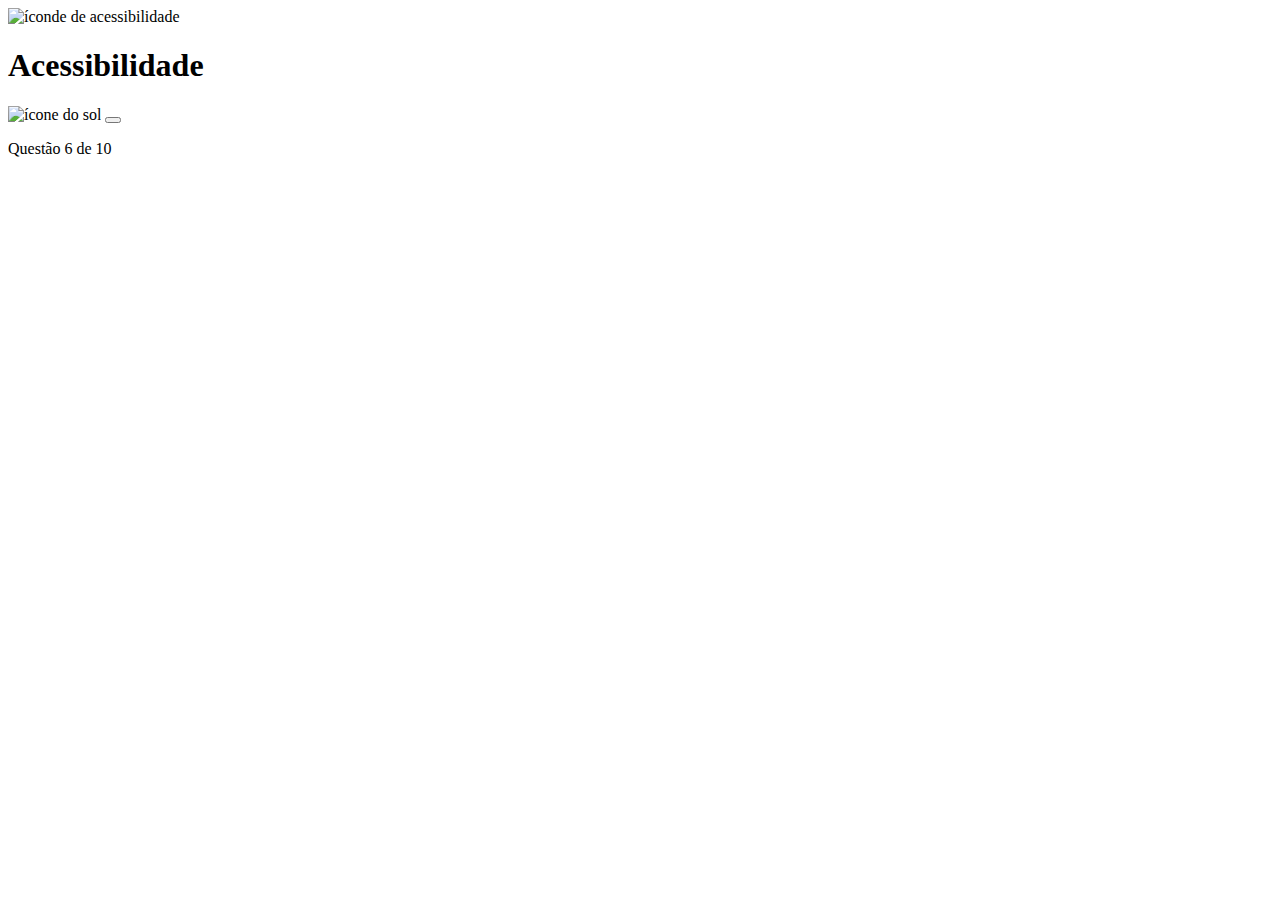
==== quiz.html @ 9ee0e88b "quiz. html" ====
<!DOCTYPE html>
<html lang="en">
<head>
    <meta charset="UTF-8">
    <meta name="viewport" content="width=device-width, initial-scale=1.0">
    <title>Quizz App</title>
</head>
<body>


    <header>
        <div class="assunto">
            <div class="assunto_icone">
                <img src="../../assets/images/icon-accessibility.svg" alt="íconde de acessibilidade">
            </div>

            <h1>Acessibilidade</h1>
        </div>

        <div class="tema">
            <img src="../../assets/images/icon-sun-dark.svg" alt="ícone do sol">
            <button>
                <div></div>
            </button>
            <img src="../../assets/images/icon-moon-dark.svg" alt="">
        </div>
    </header>

    <main>
        <section class="pergunta">
            <p>Questão 6 de 10</p>

            <h2></h2>
        </section>
    </main>

</body>
</html>
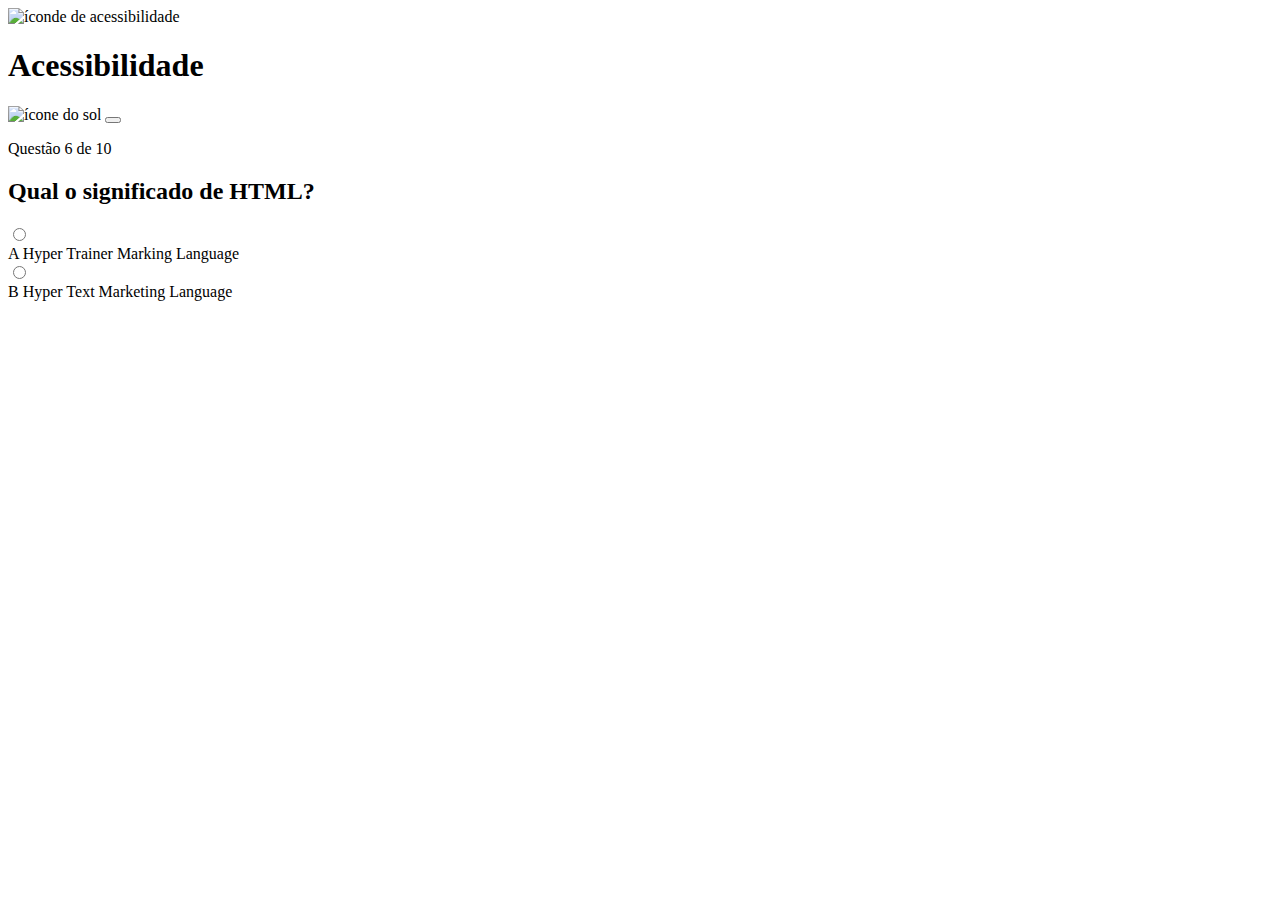
==== commit 6f2afadd: "quiz.html 2" ====
--- a/quiz.html
+++ b/quiz.html
@@ -30,7 +30,37 @@
         <section class="pergunta">
             <p>Questão 6 de 10</p>
 
-            <h2></h2>
+            <h2>Qual o significado de HTML?</h2>
+
+            <div class="barra_progresso">
+
+            </div>
+        </section>
+
+        <section class="alternativas">
+            <form action="">
+                <label for="alternativa_a">
+                    <input type="radio" id="alternativa_a">
+
+                    <div>
+                        <span>A</span>
+                        Hyper Trainer Marking Language
+                    </div>
+                </label>
+
+                <label for="alternativa_b">
+                    <input type="radio" id="alternativa_b">
+
+                    <div>
+                        <span>B</span>
+                        Hyper Text Marketing Language
+                    </div>
+                </label>
+
+                <label for="">
+
+                </label>
+            </form>
         </section>
     </main>
 
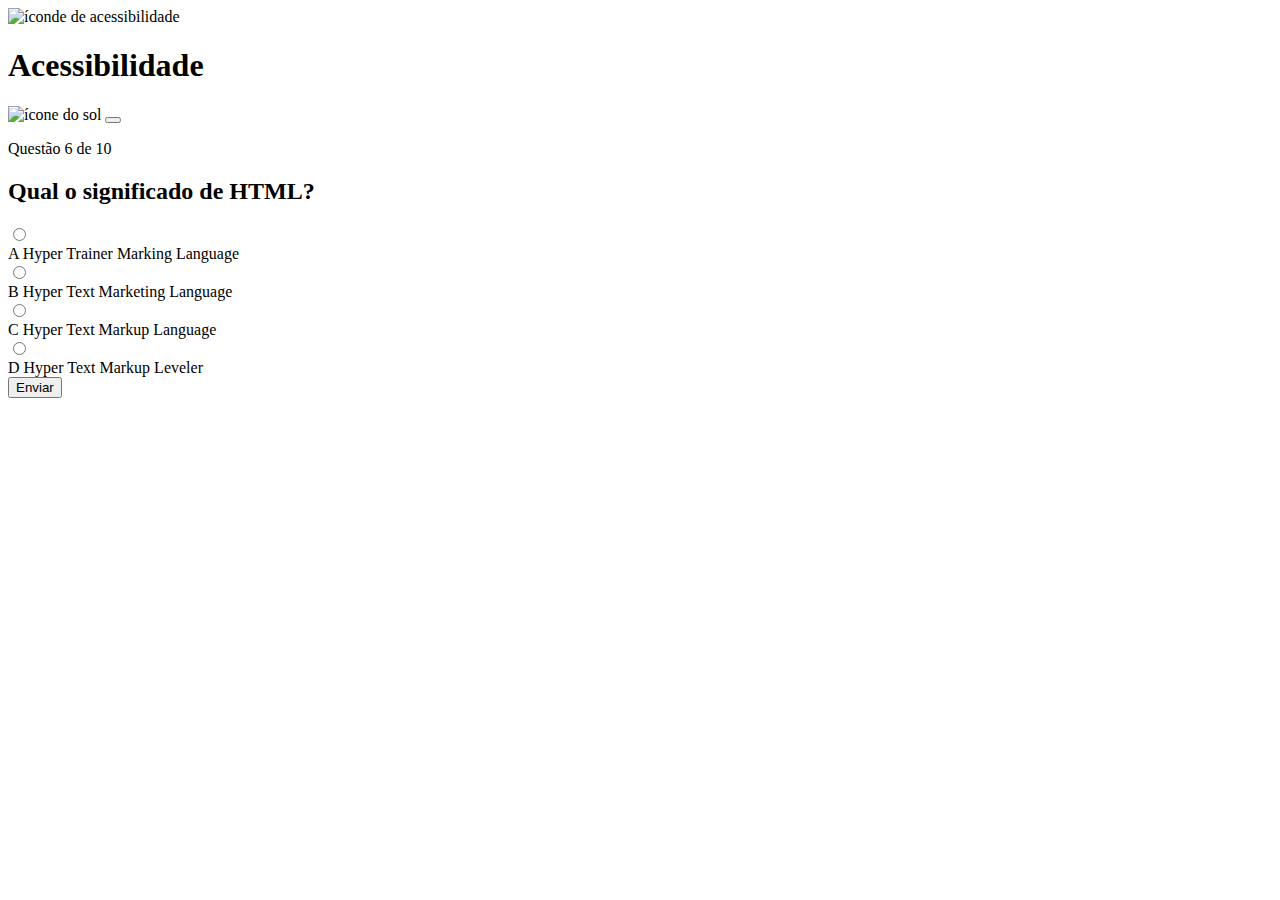
==== commit 147d0cd3: "quiz.html finalizado" ====
--- a/quiz.html
+++ b/quiz.html
@@ -57,10 +57,28 @@
                     </div>
                 </label>
 
-                <label for="">
+                <label for="alternativa_c">
+                    <input type="radio" id="alternativa_c">
+
+                    <div>
+                        <span>C</span>
+                        Hyper Text Markup Language
+                    </div>   
+                </label>
+
+                <label for="alternativa_d">
+                    <input type="radio" id="alternativa_d">
+
+                    <div>
+                        <span>D</span>
+                        Hyper Text Markup Leveler
+                    </div>
 
                 </label>
             </form>
+
+            <button>Enviar</button>
+
         </section>
     </main>
 
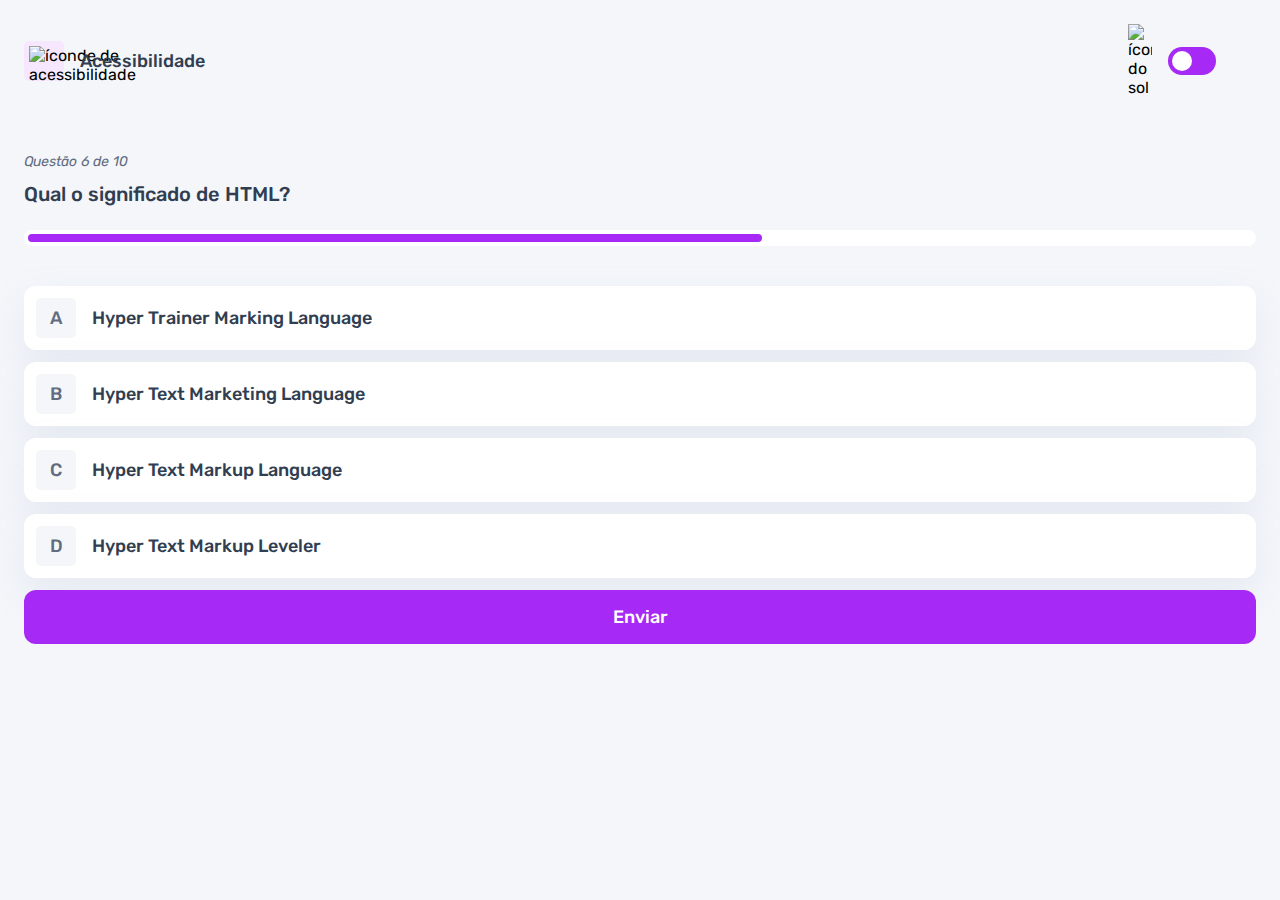
==== commit 79483cbe: "modificacoes" ====
--- a/quiz.html
+++ b/quiz.html
@@ -3,20 +3,20 @@
 <head>
     <meta charset="UTF-8">
     <meta name="viewport" content="width=device-width, initial-scale=1.0">
+    <link rel="preconnect" href="https://fonts.googleapis.com">
+    <link rel="preconnect" href="https://fonts.gstatic.com" crossorigin>
+    <link href="https://fonts.googleapis.com/css2?family=Rubik:ital,wght@0,300..900;1,300..900&display=swap" rel="stylesheet">
+    <link rel="stylesheet" href="quiz.css">
     <title>Quizz App</title>
 </head>
 <body>
-
-
     <header>
         <div class="assunto">
             <div class="assunto_icone">
                 <img src="../../assets/images/icon-accessibility.svg" alt="íconde de acessibilidade">
             </div>
-
             <h1>Acessibilidade</h1>
         </div>
-
         <div class="tema">
             <img src="../../assets/images/icon-sun-dark.svg" alt="ícone do sol">
             <button>
@@ -25,22 +25,18 @@
             <img src="../../assets/images/icon-moon-dark.svg" alt="">
         </div>
     </header>
-
     <main>
         <section class="pergunta">
             <p>Questão 6 de 10</p>
-
             <h2>Qual o significado de HTML?</h2>
-
             <div class="barra_progresso">
-
+                <div></div>
             </div>
         </section>
-
         <section class="alternativas">
             <form action="">
                 <label for="alternativa_a">
-                    <input type="radio" id="alternativa_a">
+                    <input type="radio" id="alternativa_a" name="alternativa">
 
                     <div>
                         <span>A</span>
@@ -49,7 +45,7 @@
                 </label>
 
                 <label for="alternativa_b">
-                    <input type="radio" id="alternativa_b">
+                    <input type="radio" id="alternativa_b" name="alternativa">
 
                     <div>
                         <span>B</span>
@@ -58,7 +54,7 @@
                 </label>
 
                 <label for="alternativa_c">
-                    <input type="radio" id="alternativa_c">
+                    <input type="radio" id="alternativa_c" name="alternativa">
 
                     <div>
                         <span>C</span>
@@ -67,20 +63,16 @@
                 </label>
 
                 <label for="alternativa_d">
-                    <input type="radio" id="alternativa_d">
+                    <input type="radio" id="alternativa_d" name="alternativa">
 
                     <div>
                         <span>D</span>
                         Hyper Text Markup Leveler
                     </div>
-
                 </label>
             </form>
-
             <button>Enviar</button>
-
         </section>
     </main>
-
 </body>
 </html>--- a/quiz.css
+++ b/quiz.css
@@ -0,0 +1,219 @@
+* {
+    margin: 0;
+    padding: 0;
+    box-sizing: border-box;
+    font-family: "Rubik", sans-serif ;
+    -webkit-font-smoothing: antialiased;
+}
+
+:root {
+    --bg-color: #f4f6fa;
+    --purple: #a729f5;
+    --white: #ffff;
+    --button-bg: #fff;
+    --bg-html: #ffe1e9;
+    --bg-css: #e0fdef;
+    --bg-javascript: #ebf0ff;
+    --bg-acesibilidade: #f6e7ff;
+    --shadow: 0px 16px 40px 0px rgba(143, 160, 193, 0.14);
+    --primary-text-color: #313e51;
+    --secondary-text-color: #626c7f;
+    --green: #26d782;
+    --red: #ee5454;
+    --bg-desktop: url(../../assets/images/pattern-background-desktop-light.svg);
+    --bg-mobile: url(../../assets/images/pattern-background-mobile-light.svg);
+}
+
+body.escuro {
+    --bg-desktop: url(../../assets/images/pattern-background-desktop-dark.svg);
+    --bg-mobile: url(../../assets/images/pattern-background-mobile-dark.svg);
+    --bg-color: #313e51;
+    --primary-text-color: #fff;
+    --secondary-text-color: #abc1e1;
+    --button-bg: #3b4d66;
+    --shadow: 0px 16px 40px 0px rgba(49, 62, 81, 0.14);
+}
+
+body {
+    height: 100svh;
+    background: var(--bg-mobile) var(--bg-color);
+    background-repeat: no-repeat;
+    background-size: cover;
+}
+
+header {
+    display: flex;
+    justify-content: space-between;
+    padding: 16px 24px;
+}
+
+.assunto {
+    display: flex;
+    align-items: center;
+    gap: 16px;
+}
+
+.assunto_icone {
+    background: var(--bg-acesibilidade);
+    width: 40px;
+    height: 40px;
+    padding: 5px;
+    border-radius: 5px;
+}
+
+.assunto_icone img {
+    width: 100%;
+}
+
+.assunto h1 {
+    font-size: 18px;
+    font-weight: 500;
+    color: var(--primary-text-color);
+}
+
+.tema {
+    padding: 8px 0;
+    display: flex;
+    align-items: center;
+    gap: 8px;
+}
+
+.tema img {
+    width: 16px;
+}
+
+.tema button {
+    height: 20px;
+    width: 32px;
+    background: var(--purple);
+    border: 0;
+    border-radius: 999px;
+    padding: 4px;
+}
+
+.tema button div {
+    background: var(--white);
+    width: 12px;
+    height: 12px;
+    border-radius: 999px;
+
+}
+
+main {
+    padding: 32px 24px;
+}
+
+.pergunta {
+    margin-bottom: 40px;
+}
+
+.pergunta p {
+    font-style: italic;
+    font-size: 14px;
+    color: var(--secondary-text-color);
+    margin-bottom: 12px;
+}
+
+.pergunta h2 {
+    font-size: 20px;
+    font-weight: 500;
+    color: var(--primary-text-color);
+    line-height: 24px;
+    margin-bottom: 24px;
+}
+
+.barra_progresso {
+    background-color: var(--button-bg);
+    height: 16px;
+    padding: 4px;
+    border-radius: 999px;
+}
+
+.barra_progresso div {
+    height: 100%;
+    width: 60%;
+    background: var(--purple);
+    border-radius: 999px;
+}
+
+.alternativas form {
+    display: flex;
+    flex-direction: column;
+    gap: 12px;
+    margin-bottom: 12px;
+}
+
+.alternativas label {
+    padding: 12px;
+    background: var(--button-bg);
+    display: block;
+    font-size: 18px;
+    font-weight: 500;
+    border-radius: 12px;
+    box-shadow: var(--shadow);
+    color: var(--primary-text-color);
+}
+
+.alternativas label:has(input:checked) {
+
+    outline: 3px solid var(--purple);
+    & span {
+        background: var(--purple);
+        color: var(--white);
+    }
+}
+
+.alternativas input {
+    display: none;
+}
+
+.alternativas div {
+    display: flex;
+    align-items: center;
+    gap: 16px;
+}
+
+.alternativas div span {
+    display: block;
+    width: 40px;
+    height: 40px;
+    background: var(--bg-color);
+    display: flex;
+    align-items: center;
+    justify-content: center;
+    border-radius: 5px;
+    color: var(--secondary-text-color);
+    flex-shrink: 0;
+}
+
+.alternativas button {
+    padding: 16px;
+    border-radius: 12px;
+    border: 0;
+    background: var(--purple);
+    color: var(--white);
+    width: 100%;
+    font-size: 18px;
+    font-weight: 500;
+}
+
+@media (min-width: 1100px) {
+    .tema {
+        gap: 16px;
+    }
+
+    .tema img {
+        width: 24px;
+    }
+
+    .tema button {
+        width: 48px;
+        height: 28px;
+    }
+
+    .tema button div {
+        width: 20px;
+        height: 20px;
+    }
+
+}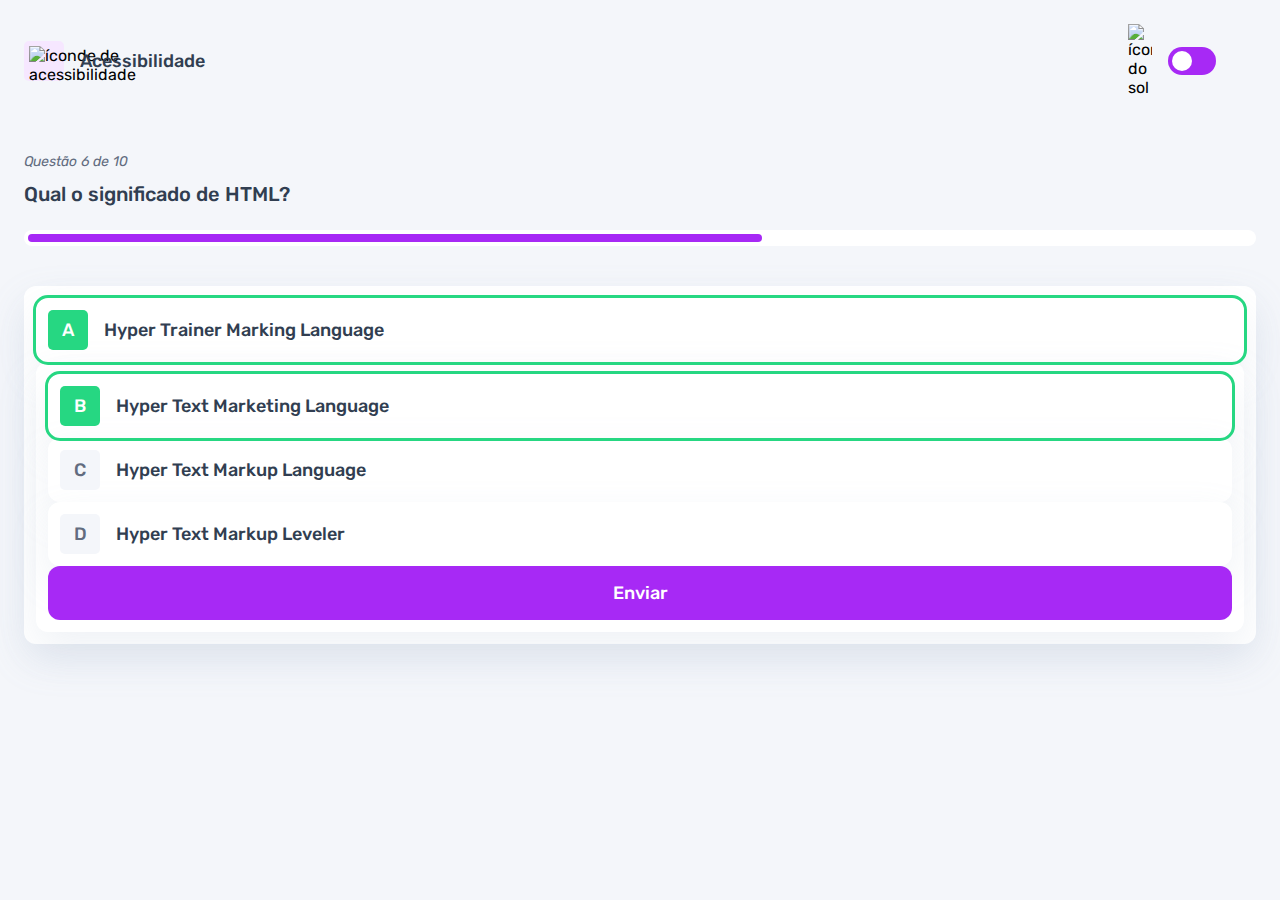
==== commit aa2cdd33: "mais modificacoes" ====
--- a/quiz.html
+++ b/quiz.html
@@ -36,6 +36,7 @@
         <section class="alternativas">
             <form action="">
                 <label for="alternativa_a">
+                    <label for="alternativa_a" id= "correta"> 
                     <input type="radio" id="alternativa_a" name="alternativa">
 
                     <div>
@@ -45,6 +46,7 @@
                 </label>
 
                 <label for="alternativa_b">
+                    <label for="alternativa_b" id= "correta"> 
                     <input type="radio" id="alternativa_b" name="alternativa">
 
                     <div>
--- a/quiz.css
+++ b/quiz.css
@@ -163,6 +163,24 @@
     }
 }
 
+.alternativas label#correta {
+    outline: 3px solid var(--green);
+
+    & span {
+        background: var(--green);
+        color: var(--white);
+    }
+}
+
+.alternativas label#errada {
+    outline: 3px solid var(--red);
+
+    & span {
+        background: var(--red);
+        color: var(--white);
+    }
+}
+
 .alternativas input {
     display: none;
 }
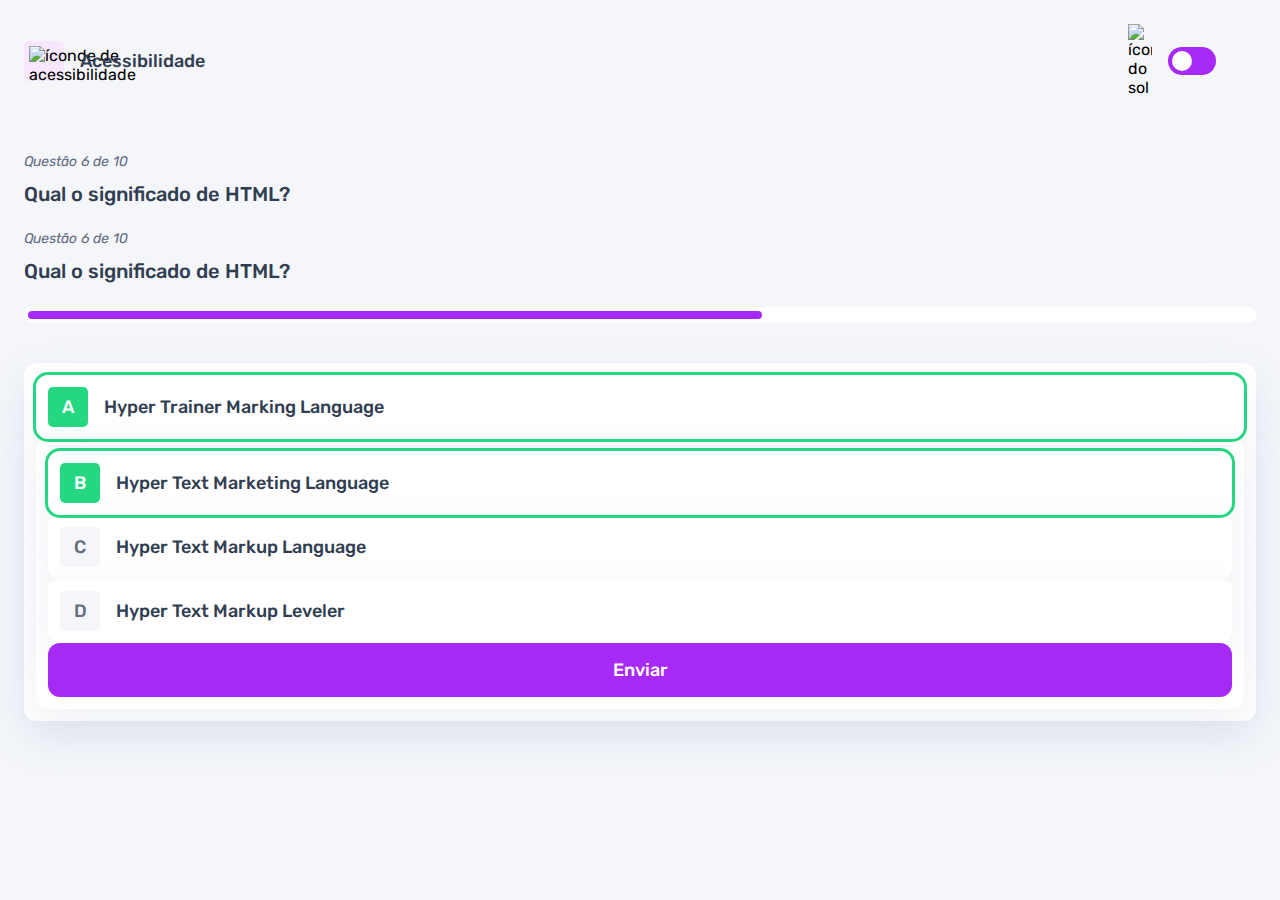
==== commit 934200af: "responsividade" ====
--- a/quiz.html
+++ b/quiz.html
@@ -29,6 +29,11 @@
         <section class="pergunta">
             <p>Questão 6 de 10</p>
             <h2>Qual o significado de HTML?</h2>
+            <div>
+                <p>Questão 6 de 10</p>
+
+                <h2>Qual o significado de HTML?</h2>
+           </div>
             <div class="barra_progresso">
                 <div></div>
             </div>
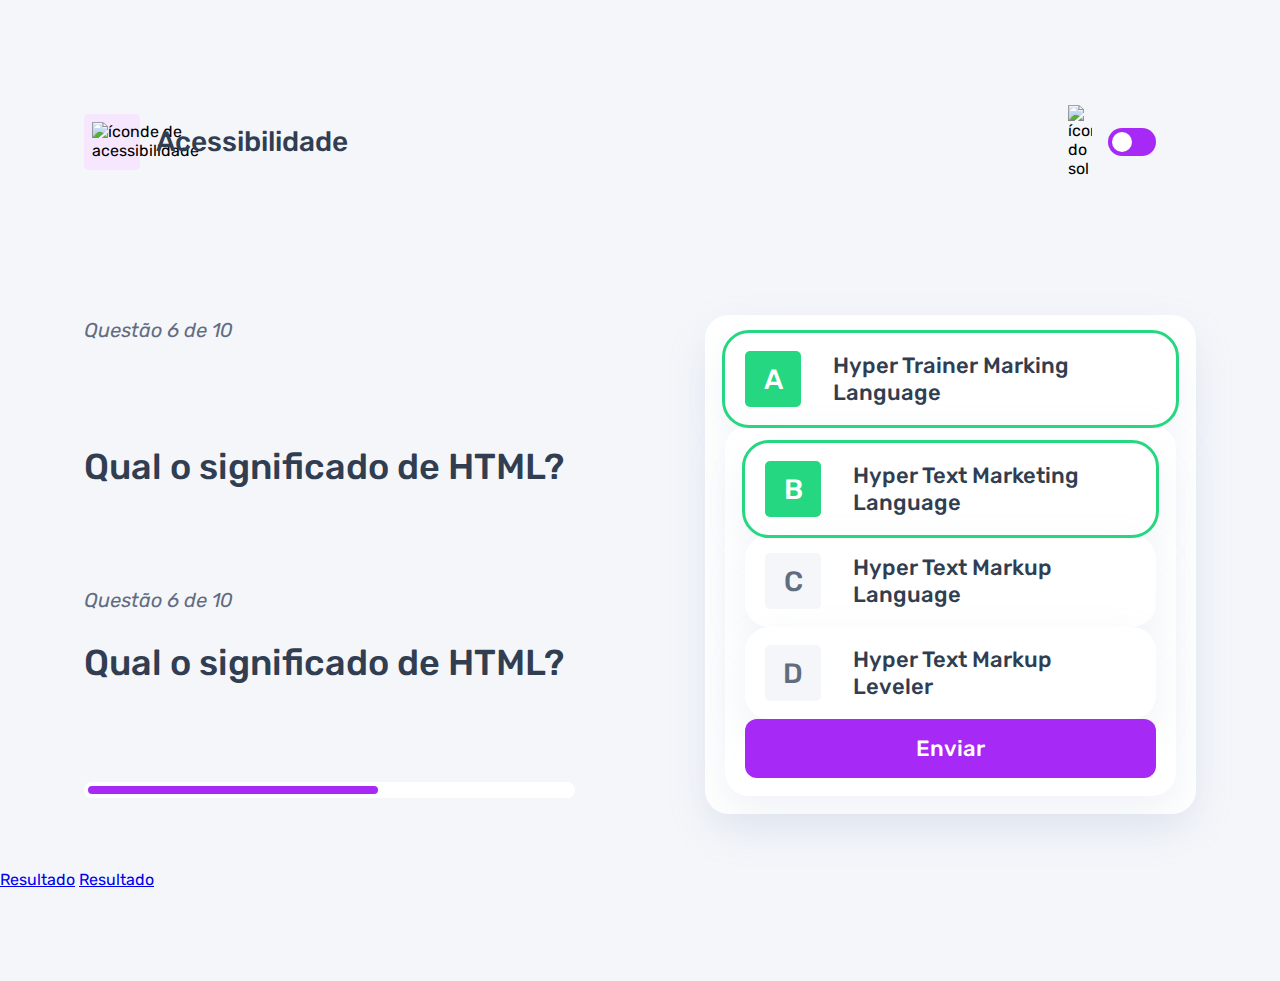
==== commit ef715a43: "alteracoes no resultados.html e resultados.css" ====
--- a/quiz.html
+++ b/quiz.html
@@ -81,5 +81,7 @@
             <button>Enviar</button>
         </section>
     </main>
+    <a href="../resultado/resultado.css">Resultado</a>
+    <a href="../resultado/resultado.html">Resultado</a>
 </body>
 </html>--- a/quiz.css
+++ b/quiz.css
@@ -5,10 +5,12 @@
     font-family: "Rubik", sans-serif ;
     -webkit-font-smoothing: antialiased;
 }
-
 :root {
+    --bg-span: #f4f6fa;
+    --color-span: #626c7f;
     --bg-color: #f4f6fa;
     --purple: #a729f5;
+    --purple-hover: rgb(167, 41, 245, 0.7);
     --white: #ffff;
     --button-bg: #fff;
     --bg-html: #ffe1e9;
@@ -23,36 +25,32 @@
     --bg-desktop: url(../../assets/images/pattern-background-desktop-light.svg);
     --bg-mobile: url(../../assets/images/pattern-background-mobile-light.svg);
 }
-
 body.escuro {
     --bg-desktop: url(../../assets/images/pattern-background-desktop-dark.svg);
     --bg-mobile: url(../../assets/images/pattern-background-mobile-dark.svg);
     --bg-color: #313e51;
+    --color-span: #313e51;
     --primary-text-color: #fff;
     --secondary-text-color: #abc1e1;
     --button-bg: #3b4d66;
     --shadow: 0px 16px 40px 0px rgba(49, 62, 81, 0.14);
 }
-
 body {
     height: 100svh;
     background: var(--bg-mobile) var(--bg-color);
     background-repeat: no-repeat;
     background-size: cover;
 }
-
 header {
     display: flex;
     justify-content: space-between;
     padding: 16px 24px;
 }
-
 .assunto {
     display: flex;
     align-items: center;
     gap: 16px;
 }
-
 .assunto_icone {
     background: var(--bg-acesibilidade);
     width: 40px;
@@ -60,28 +58,23 @@
     padding: 5px;
     border-radius: 5px;
 }
-
 .assunto_icone img {
     width: 100%;
 }
-
 .assunto h1 {
     font-size: 18px;
     font-weight: 500;
     color: var(--primary-text-color);
 }
-
 .tema {
     padding: 8px 0;
     display: flex;
     align-items: center;
     gap: 8px;
 }
-
 .tema img {
     width: 16px;
 }
-
 .tema button {
     height: 20px;
     width: 32px;
@@ -90,30 +83,24 @@
     border-radius: 999px;
     padding: 4px;
 }
-
 .tema button div {
     background: var(--white);
     width: 12px;
     height: 12px;
     border-radius: 999px;
-
-}
-
+}
 main {
     padding: 32px 24px;
 }
-
 .pergunta {
     margin-bottom: 40px;
 }
-
 .pergunta p {
     font-style: italic;
     font-size: 14px;
     color: var(--secondary-text-color);
     margin-bottom: 12px;
 }
-
 .pergunta h2 {
     font-size: 20px;
     font-weight: 500;
@@ -121,28 +108,24 @@
     line-height: 24px;
     margin-bottom: 24px;
 }
-
 .barra_progresso {
     background-color: var(--button-bg);
     height: 16px;
     padding: 4px;
     border-radius: 999px;
 }
-
 .barra_progresso div {
     height: 100%;
     width: 60%;
     background: var(--purple);
     border-radius: 999px;
 }
-
 .alternativas form {
     display: flex;
     flex-direction: column;
     gap: 12px;
     margin-bottom: 12px;
 }
-
 .alternativas label {
     padding: 12px;
     background: var(--button-bg);
@@ -152,58 +135,59 @@
     border-radius: 12px;
     box-shadow: var(--shadow);
     color: var(--primary-text-color);
+    cursor: pointer;
+}
+
+.alternativas label:hover {
+   & span {
+    background: var(--bg-acesibilidade);
+    color: var(--purple);
+   }
 }
 
 .alternativas label:has(input:checked) {
-
     outline: 3px solid var(--purple);
     & span {
         background: var(--purple);
         color: var(--white);
     }
 }
-
 .alternativas label#correta {
     outline: 3px solid var(--green);
-
     & span {
         background: var(--green);
         color: var(--white);
     }
 }
-
 .alternativas label#errada {
     outline: 3px solid var(--red);
-
     & span {
         background: var(--red);
         color: var(--white);
     }
 }
-
 .alternativas input {
     display: none;
 }
-
 .alternativas div {
     display: flex;
     align-items: center;
     gap: 16px;
 }
-
 .alternativas div span {
     display: block;
     width: 40px;
     height: 40px;
     background: var(--bg-color);
+    background: var(--bg-span);
     display: flex;
     align-items: center;
     justify-content: center;
     border-radius: 5px;
     color: var(--secondary-text-color);
+    color: var(--color-span);
     flex-shrink: 0;
 }
-
 .alternativas button {
     padding: 16px;
     border-radius: 12px;
@@ -213,25 +197,93 @@
     width: 100%;
     font-size: 18px;
     font-weight: 500;
+    transition: background 0.3s;
+}
+
+.alternativas button:hover {
+    background: var(--purple-hover);
+    cursor: pointer;
 }
 
 @media (min-width: 1100px) {
+
+    .body {
+        background: var(--bg-desktop) var(--bg-color);
+        background-size: cover;
+        background-repeat: no-repeat;
+    }
+
+
+    header {
+        margin-block: 81px;
+        max-width: 1160px;
+        margin-inline: auto;
+    }
+    .assunto_icone {
+        width: 56px;
+        height: 56px;
+        padding: 8px;
+    }
+    
+    .assunto h1 {
+        font-size: 28px;
+    }
     .tema {
         gap: 16px;
     }
-
     .tema img {
         width: 24px;
     }
-
     .tema button {
         width: 48px;
         height: 28px;
     }
-
     .tema button div {
         width: 20px;
         height: 20px;
     }
-
+    main {
+        max-width: 1160px;
+        margin-inline: auto;
+        display: flex;
+        gap: 130px;
+    }
+    section {
+        width: 100%;
+    }
+    .pergunta {
+        display: flex;
+        flex-direction: column;
+        justify-content: space-between;
+    }
+    .pergunta p {
+        font-size: 20px;
+        line-height: 30px;
+        margin-bottom: 27px;
+    }
+    .pergunta h2 {
+        font-size: 36px;
+        line-height: 42px;
+    }
+    .alternativas form {
+        gap: 24px;
+        margin-bottom: 24px;
+    }
+    .alternativas label {
+        font-size: 22px;
+        padding: 18px 20px;
+        border-radius: 24px;
+    }
+
+    .alternativas div {
+        gap: 32px;
+    }
+    .alternativas div span {
+        width: 56px;
+        height: 56px;
+        font-size: 28px;
+    }
+    .alternativas button {
+        font-size: 22px;
+    }
 }